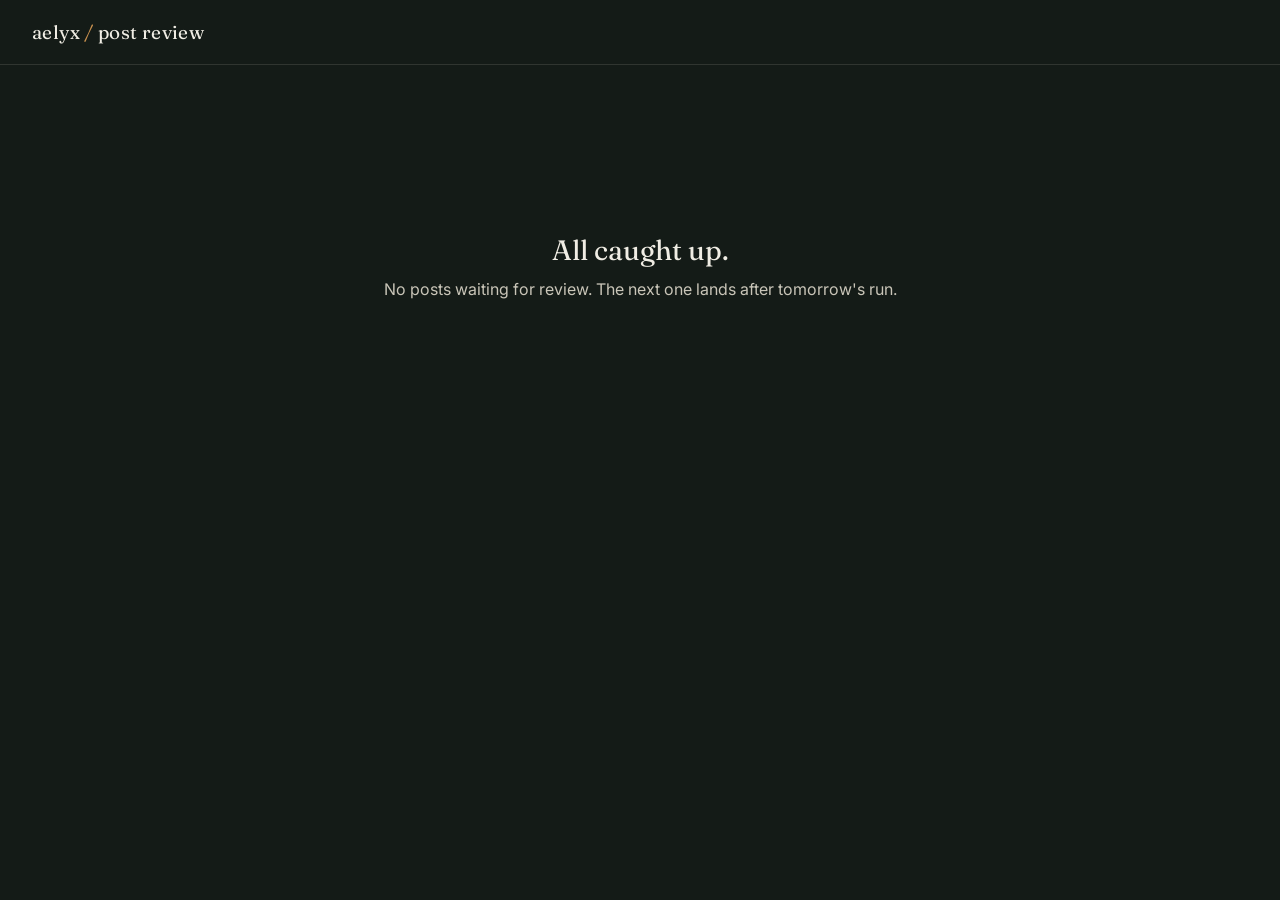
==== docs/index.html @ 3ad7f1c5 "Refactor queue.json path and add post review HTML - Updated workflows to reference the new location " ====
<!DOCTYPE html>
<html lang="en">
<head>
<meta charset="UTF-8">
<meta name="viewport" content="width=device-width, initial-scale=1.0">
<title>Aelyx — Post Review</title>
<link rel="preconnect" href="https://fonts.googleapis.com">
<link href="https://fonts.googleapis.com/css2?family=Fraunces:opsz,wght@9..144,400;9..144,500;9..144,600&family=Inter:wght@400;500;600&display=swap" rel="stylesheet">
<style>
  :root {
    --charcoal: #1C2620;
    --charcoal-deep: #141B17;
    --cream: #F0EDE4;
    --cream-dim: #C9C5B8;
    --brass: #C9914F;
    --brass-dim: #8E6736;
    --line: rgba(240, 237, 228, 0.12);
    --danger: #B5604A;
  }

  * { box-sizing: border-box; }

  html, body {
    margin: 0;
    padding: 0;
    background: var(--charcoal-deep);
    color: var(--cream);
    font-family: 'Inter', system-ui, sans-serif;
    min-height: 100vh;
  }

  .topbar {
    display: flex;
    align-items: center;
    justify-content: space-between;
    padding: 20px 32px;
    border-bottom: 1px solid var(--line);
  }

  .topbar .wordmark {
    font-family: 'Fraunces', serif;
    font-size: 19px;
    letter-spacing: 0.02em;
    color: var(--cream);
  }
  .topbar .wordmark span { color: var(--brass); }

  .queue-position {
    font-size: 13px;
    color: var(--cream-dim);
    letter-spacing: 0.04em;
    text-transform: uppercase;
  }

  main {
    max-width: 980px;
    margin: 0 auto;
    padding: 48px 24px 96px;
  }

  .empty-state {
    text-align: center;
    padding: 120px 24px;
    color: var(--cream-dim);
  }
  .empty-state .mark {
    font-family: 'Fraunces', serif;
    font-size: 28px;
    color: var(--cream);
    margin-bottom: 12px;
  }

  .review-card {
    display: grid;
    grid-template-columns: 1fr 1fr;
    gap: 0;
    background: var(--charcoal);
    border: 1px solid var(--line);
    border-radius: 4px;
    overflow: hidden;
  }

  @media (max-width: 760px) {
    .review-card { grid-template-columns: 1fr; }
  }

  .visual-pane {
    position: relative;
    background: var(--charcoal-deep);
    display: flex;
    align-items: center;
    justify-content: center;
    padding: 28px;
  }
  .visual-pane svg {
    width: 100%;
    height: auto;
    display: block;
  }
  .visual-pane .frame-tag {
    position: absolute;
    bottom: 14px;
    right: 18px;
    font-family: 'Fraunces', serif;
    font-size: 11px;
    letter-spacing: 0.08em;
    color: var(--brass-dim);
    text-transform: uppercase;
  }

  .copy-pane {
    padding: 40px 36px;
    display: flex;
    flex-direction: column;
  }

  .meta-row {
    display: flex;
    gap: 8px;
    margin-bottom: 22px;
  }
  .tag {
    font-size: 11px;
    letter-spacing: 0.06em;
    text-transform: uppercase;
    color: var(--brass);
    border: 1px solid var(--brass-dim);
    padding: 4px 9px;
    border-radius: 100px;
  }

  .hook {
    font-family: 'Fraunces', serif;
    font-size: 26px;
    line-height: 1.28;
    font-weight: 500;
    margin: 0 0 18px;
    color: var(--cream);
  }

  .body-text {
    font-size: 15px;
    line-height: 1.65;
    color: var(--cream-dim);
    white-space: pre-wrap;
    margin-bottom: 18px;
    flex-grow: 1;
  }

  .cta-line {
    font-size: 14px;
    color: var(--brass);
    font-style: italic;
    margin-bottom: 28px;
  }

  .actions {
    display: flex;
    gap: 12px;
    border-top: 1px solid var(--line);
    padding-top: 24px;
  }

  button {
    font-family: 'Inter', sans-serif;
    font-size: 14px;
    font-weight: 600;
    letter-spacing: 0.01em;
    padding: 12px 22px;
    border-radius: 4px;
    border: none;
    cursor: pointer;
    transition: opacity 0.15s ease;
  }
  button:hover { opacity: 0.85; }
  button:disabled { opacity: 0.4; cursor: not-allowed; }

  .btn-approve {
    background: var(--brass);
    color: var(--charcoal-deep);
    flex: 1;
  }
  .btn-skip {
    background: transparent;
    color: var(--cream-dim);
    border: 1px solid var(--line);
  }

  .status-banner {
    font-size: 13px;
    color: var(--cream-dim);
    margin-top: 16px;
    text-align: center;
  }

  .archive-section {
    margin-top: 64px;
  }
  .archive-section h2 {
    font-family: 'Fraunces', serif;
    font-size: 16px;
    color: var(--cream-dim);
    letter-spacing: 0.02em;
    font-weight: 500;
    border-bottom: 1px solid var(--line);
    padding-bottom: 12px;
  }
  .archive-row {
    display: flex;
    justify-content: space-between;
    padding: 14px 0;
    border-bottom: 1px solid var(--line);
    font-size: 13px;
    color: var(--cream-dim);
  }
  .archive-row .archive-status {
    text-transform: uppercase;
    letter-spacing: 0.04em;
    font-size: 11px;
  }
  .status-published { color: #8FAF8A; }
  .status-ready_for_manual_post { color: var(--brass); }
  .status-skipped { color: var(--cream-dim); opacity: 0.6; }
</style>
</head>
<body>

<div class="topbar">
  <div class="wordmark">aelyx <span>/</span> post review</div>
  <div class="queue-position" id="queuePosition"></div>
</div>

<main id="main">
  <!-- populated by JS -->
</main>

<script>
  // ---- CONFIGURE THESE TWO VALUES once your repo is pushed ----
  const GITHUB_REPO = "SerialGuy/aelyx-linkedin-engine"; // e.g. "aelyx/aelyx-linkedin-engine"
  const GITHUB_TOKEN_NOTE = "Approval triggers a repository_dispatch event — see README for the one-time setup of a fine-grained PAT stored in your browser's session only, never committed to the repo.";
  // ---------------------------------------------------------------

  let queue = [];
  let currentIndex = 0;

  async function loadQueue() {
    const res = await fetch('data/queue.json?_=' + Date.now());
    queue = await res.json();
    renderCurrent();
  }

  function pendingPosts() {
    return queue.filter(p => p.status === 'pending_approval');
  }

  function renderCurrent() {
    const pending = pendingPosts();
    const main = document.getElementById('main');
    const posRow = document.getElementById('queuePosition');

    if (pending.length === 0) {
      posRow.textContent = '';
      main.innerHTML = `
        <div class="empty-state">
          <div class="mark">All caught up.</div>
          <div>No posts waiting for review. The next one lands after tomorrow's run.</div>
        </div>`;
      renderArchive();
      return;
    }

    const post = pending[0];
    posRow.textContent = `1 of ${pending.length} pending`;

    main.innerHTML = `
      <div class="review-card">
        <div class="visual-pane">
          ${post.svg}
          <div class="frame-tag">aelyx · ${post.angle.replace('_',' ')}</div>
        </div>
        <div class="copy-pane">
          <div class="meta-row">
            <span class="tag">${post.angle.replace('_',' ')}</span>
            <span class="tag">${post.hook_style.replace('_',' ')}</span>
          </div>
          <p class="hook">${escapeHtml(post.hook_text)}</p>
          <div class="body-text">${escapeHtml(post.body)}</div>
          <div class="cta-line">${escapeHtml(post.cta)}</div>
          <div class="actions">
            <button class="btn-approve" id="approveBtn">Approve &amp; publish</button>
            <button class="btn-skip" id="skipBtn">Skip</button>
          </div>
          <div class="status-banner" id="statusBanner"></div>
        </div>
      </div>
    `;

    document.getElementById('approveBtn').onclick = () => approvePost(post.id);
    document.getElementById('skipBtn').onclick = () => skipPost(post.id);

    renderArchive();
  }

  function renderArchive() {
    const decided = queue.filter(p => p.status !== 'pending_approval');
    if (decided.length === 0) return;
    const main = document.getElementById('main');
    const rows = decided.slice().reverse().map(p => `
      <div class="archive-row">
        <span>${escapeHtml(p.hook_text)}</span>
        <span class="archive-status status-${p.status}">${p.status.replace(/_/g,' ')}</span>
      </div>
    `).join('');
    main.innerHTML += `
      <div class="archive-section">
        <h2>Recent decisions</h2>
        ${rows}
      </div>`;
  }

  function escapeHtml(str) {
    const div = document.createElement('div');
    div.textContent = str;
    return div.innerHTML;
  }

  async function approvePost(postId) {
    const banner = document.getElementById('statusBanner');
    const token = sessionStorage.getItem('aelyx_gh_token');
    if (!token) {
      promptForToken();
      return;
    }
    banner.textContent = 'Sending to LinkedIn…';
    document.getElementById('approveBtn').disabled = true;

    try {
      const res = await fetch(`https://api.github.com/repos/${GITHUB_REPO}/dispatches`, {
        method: 'POST',
        headers: {
          'Authorization': `Bearer ${token}`,
          'Accept': 'application/vnd.github+json',
          'Content-Type': 'application/json'
        },
        body: JSON.stringify({
          event_type: 'approve_post',
          client_payload: { post_id: postId }
        })
      });
      if (res.status === 204) {
        banner.textContent = 'Approved — publishing now. This page will update shortly.';
        setTimeout(loadQueue, 4000);
      } else {
        const text = await res.text();
        banner.textContent = `Something went wrong (${res.status}). ${text}`;
        document.getElementById('approveBtn').disabled = false;
      }
    } catch (e) {
      banner.textContent = 'Network error — check your connection and try again.';
      document.getElementById('approveBtn').disabled = false;
    }
  }

  function promptForToken() {
    const banner = document.getElementById('statusBanner');
    const token = prompt(
      "One-time setup: paste a GitHub fine-grained personal access token with 'Contents: write' " +
      "access to this repo. It's stored only in this browser tab's session — never sent anywhere " +
      "except GitHub's API, never committed anywhere."
    );
    if (token) {
      sessionStorage.setItem('aelyx_gh_token', token.trim());
      banner.textContent = 'Token saved for this session. Click Approve again.';
    }
  }

  async function skipPost(postId) {
    const banner = document.getElementById('statusBanner');
    const token = sessionStorage.getItem('aelyx_gh_token');
    if (!token) {
      promptForToken();
      return;
    }
    banner.textContent = 'Marking skipped…';
    try {
      const res = await fetch(`https://api.github.com/repos/${GITHUB_REPO}/dispatches`, {
        method: 'POST',
        headers: {
          'Authorization': `Bearer ${token}`,
          'Accept': 'application/vnd.github+json',
          'Content-Type': 'application/json'
        },
        body: JSON.stringify({
          event_type: 'skip_post',
          client_payload: { post_id: postId }
        })
      });
      if (res.status === 204) {
        banner.textContent = 'Skipped. Updating…';
        setTimeout(loadQueue, 4000);
      } else {
        banner.textContent = `Couldn't mark as skipped (${res.status}). Try again.`;
      }
    } catch (e) {
      banner.textContent = 'Network error — try again.';
    }
  }

  loadQueue();
  // Refresh every 60s in case a new post lands or a CI run finishes.
  setInterval(loadQueue, 60000);
</script>

</body>
</html>
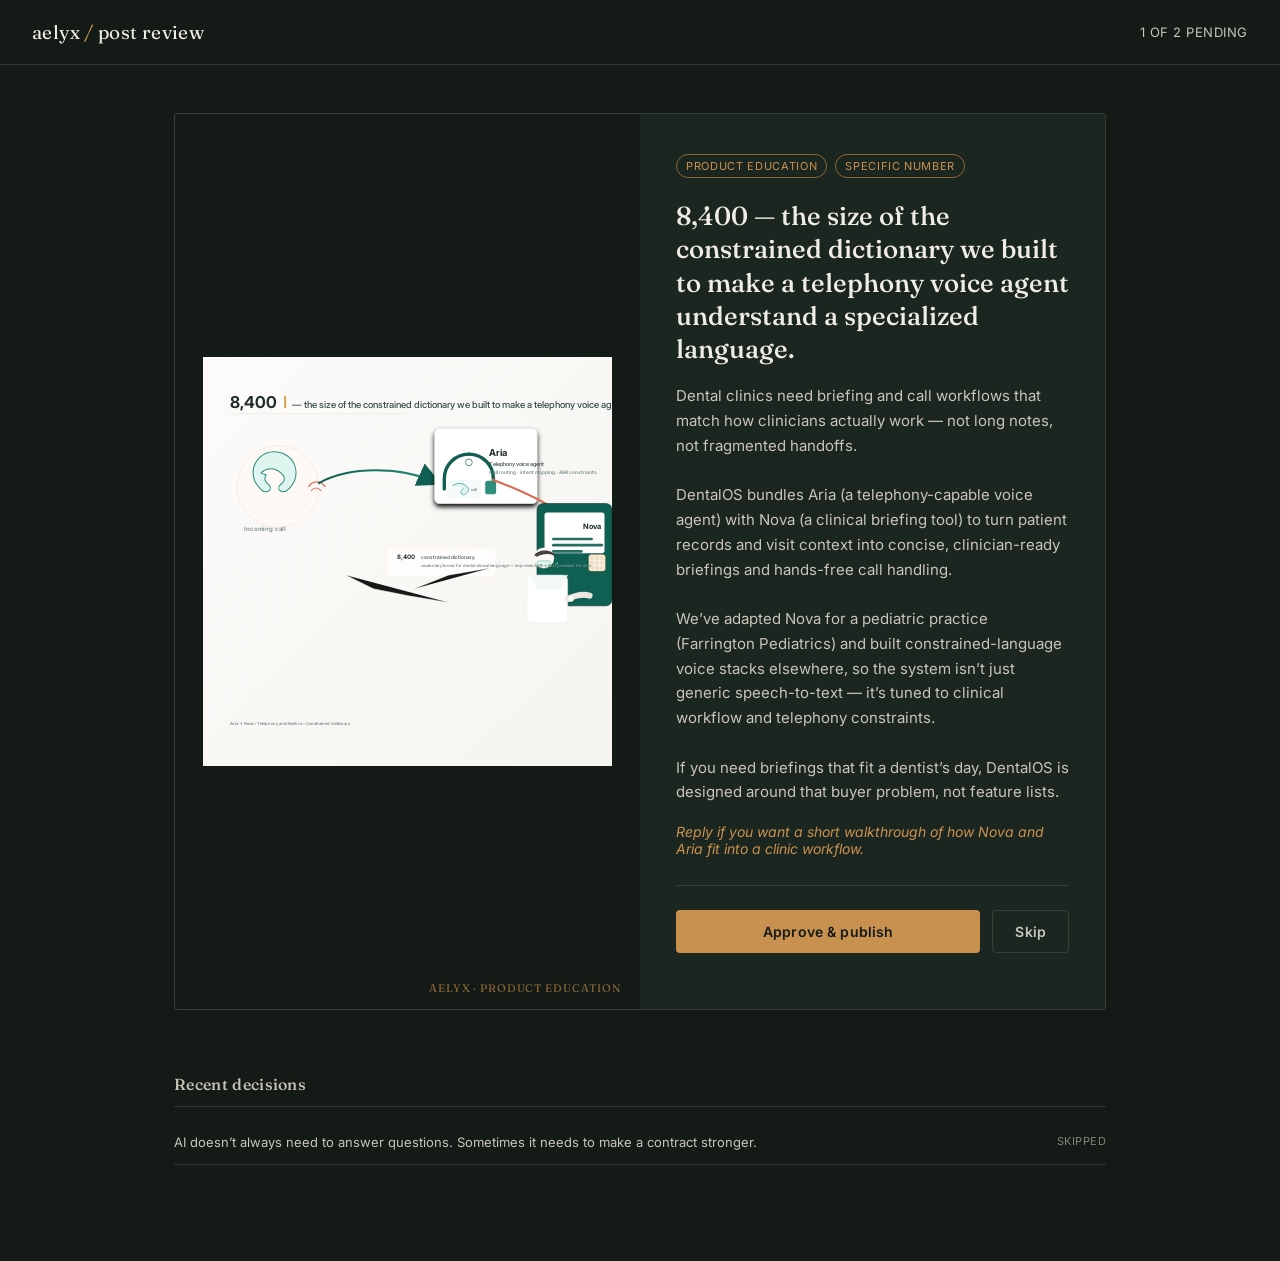
==== commit eff13558: "Enhance post review interface and SVG handling - Added responsive SVG rendering capabilities in the " ====
--- a/docs/index.html
+++ b/docs/index.html
@@ -97,6 +97,14 @@
     height: auto;
     display: block;
   }
+  .visual-pane .svg-host {
+    width: 100%;
+  }
+  .visual-pane .svg-host svg {
+    width: 100%;
+    height: auto;
+    display: block;
+  }
   .visual-pane .frame-tag {
     position: absolute;
     bottom: 14px;
@@ -235,87 +243,181 @@
 </main>
 
 <script>
-  // ---- CONFIGURE THESE TWO VALUES once your repo is pushed ----
-  const GITHUB_REPO = "SerialGuy/aelyx-linkedin-engine"; // e.g. "aelyx/aelyx-linkedin-engine"
-  const GITHUB_TOKEN_NOTE = "Approval triggers a repository_dispatch event — see README for the one-time setup of a fine-grained PAT stored in your browser's session only, never committed to the repo.";
-  // ---------------------------------------------------------------
+  // Override in a <meta name="github-repo" content="owner/repo"> tag if needed.
+  // Otherwise auto-detected from github.io project pages URLs.
+  const GITHUB_REPO = detectGithubRepo() || "SerialGuy/aelyx-linkedin-engine";
 
   let queue = [];
-  let currentIndex = 0;
+
+  function detectGithubRepo() {
+    const meta = document.querySelector('meta[name="github-repo"]')?.content?.trim();
+    if (meta) return meta;
+
+    const host = window.location.hostname;
+    if (!host.endsWith('github.io')) return null;
+
+    const owner = host.replace('.github.io', '');
+    const project = window.location.pathname.split('/').filter(Boolean)[0];
+    return project ? `${owner}/${project}` : null;
+  }
+
+  function formatLabel(value) {
+    return String(value || '').replace(/_/g, ' ');
+  }
 
   async function loadQueue() {
-    const res = await fetch('data/queue.json?_=' + Date.now());
-    queue = await res.json();
-    renderCurrent();
+    try {
+      const res = await fetch('data/queue.json?_=' + Date.now());
+      if (!res.ok) throw new Error(`Could not load queue (${res.status})`);
+      queue = await res.json();
+      renderCurrent();
+    } catch (err) {
+      document.getElementById('main').innerHTML = `
+        <div class="empty-state">
+          <div class="mark">Could not load queue.</div>
+          <div>${escapeHtml(err.message)}</div>
+        </div>`;
+    }
   }
 
   function pendingPosts() {
     return queue.filter(p => p.status === 'pending_approval');
+  }
+
+  function mountSvg(container, svgString) {
+    container.replaceChildren();
+    if (!svgString) {
+      container.textContent = 'No preview available.';
+      return;
+    }
+
+    // Never inject SVG via innerHTML — embedded <style> tags break the page DOM
+    // and silently prevent Approve/Skip buttons from mounting.
+    const doc = new DOMParser().parseFromString(svgString, 'image/svg+xml');
+    const err = doc.querySelector('parsererror');
+    if (err) {
+      container.textContent = 'Preview unavailable (invalid SVG).';
+      return;
+    }
+    container.appendChild(doc.documentElement);
   }
 
   function renderCurrent() {
     const pending = pendingPosts();
     const main = document.getElementById('main');
     const posRow = document.getElementById('queuePosition');
+    main.replaceChildren();
 
     if (pending.length === 0) {
       posRow.textContent = '';
-      main.innerHTML = `
-        <div class="empty-state">
-          <div class="mark">All caught up.</div>
-          <div>No posts waiting for review. The next one lands after tomorrow's run.</div>
-        </div>`;
-      renderArchive();
+      const empty = document.createElement('div');
+      empty.className = 'empty-state';
+      empty.innerHTML = `
+        <div class="mark">All caught up.</div>
+        <div>No posts waiting for review. The next one lands after tomorrow's run.</div>`;
+      main.appendChild(empty);
+      renderArchive(main);
       return;
     }
 
     const post = pending[0];
     posRow.textContent = `1 of ${pending.length} pending`;
 
-    main.innerHTML = `
-      <div class="review-card">
-        <div class="visual-pane">
-          ${post.svg}
-          <div class="frame-tag">aelyx · ${post.angle.replace('_',' ')}</div>
-        </div>
-        <div class="copy-pane">
-          <div class="meta-row">
-            <span class="tag">${post.angle.replace('_',' ')}</span>
-            <span class="tag">${post.hook_style.replace('_',' ')}</span>
-          </div>
-          <p class="hook">${escapeHtml(post.hook_text)}</p>
-          <div class="body-text">${escapeHtml(post.body)}</div>
-          <div class="cta-line">${escapeHtml(post.cta)}</div>
-          <div class="actions">
-            <button class="btn-approve" id="approveBtn">Approve &amp; publish</button>
-            <button class="btn-skip" id="skipBtn">Skip</button>
-          </div>
-          <div class="status-banner" id="statusBanner"></div>
-        </div>
-      </div>
-    `;
-
-    document.getElementById('approveBtn').onclick = () => approvePost(post.id);
-    document.getElementById('skipBtn').onclick = () => skipPost(post.id);
-
-    renderArchive();
-  }
-
-  function renderArchive() {
+    const card = document.createElement('div');
+    card.className = 'review-card';
+
+    const visualPane = document.createElement('div');
+    visualPane.className = 'visual-pane';
+    const svgHost = document.createElement('div');
+    svgHost.className = 'svg-host';
+    mountSvg(svgHost, post.svg);
+    visualPane.appendChild(svgHost);
+
+    const frameTag = document.createElement('div');
+    frameTag.className = 'frame-tag';
+    frameTag.textContent = `aelyx · ${formatLabel(post.angle)}`;
+    visualPane.appendChild(frameTag);
+
+    const copyPane = document.createElement('div');
+    copyPane.className = 'copy-pane';
+
+    const metaRow = document.createElement('div');
+    metaRow.className = 'meta-row';
+    for (const label of [post.angle, post.hook_style]) {
+      const tag = document.createElement('span');
+      tag.className = 'tag';
+      tag.textContent = formatLabel(label);
+      metaRow.appendChild(tag);
+    }
+
+    const hook = document.createElement('p');
+    hook.className = 'hook';
+    hook.textContent = post.hook_text;
+
+    const body = document.createElement('div');
+    body.className = 'body-text';
+    body.textContent = post.body;
+
+    const cta = document.createElement('div');
+    cta.className = 'cta-line';
+    cta.textContent = post.cta;
+
+    const actions = document.createElement('div');
+    actions.className = 'actions';
+
+    const approveBtn = document.createElement('button');
+    approveBtn.className = 'btn-approve';
+    approveBtn.id = 'approveBtn';
+    approveBtn.type = 'button';
+    approveBtn.textContent = 'Approve & publish';
+    approveBtn.addEventListener('click', () => approvePost(post.id));
+
+    const skipBtn = document.createElement('button');
+    skipBtn.className = 'btn-skip';
+    skipBtn.id = 'skipBtn';
+    skipBtn.type = 'button';
+    skipBtn.textContent = 'Skip';
+    skipBtn.addEventListener('click', () => skipPost(post.id));
+
+    const banner = document.createElement('div');
+    banner.className = 'status-banner';
+    banner.id = 'statusBanner';
+
+    actions.append(approveBtn, skipBtn);
+    copyPane.append(metaRow, hook, body, cta, actions, banner);
+    card.append(visualPane, copyPane);
+    main.appendChild(card);
+
+    renderArchive(main);
+  }
+
+  function renderArchive(main) {
     const decided = queue.filter(p => p.status !== 'pending_approval');
     if (decided.length === 0) return;
-    const main = document.getElementById('main');
-    const rows = decided.slice().reverse().map(p => `
-      <div class="archive-row">
-        <span>${escapeHtml(p.hook_text)}</span>
-        <span class="archive-status status-${p.status}">${p.status.replace(/_/g,' ')}</span>
-      </div>
-    `).join('');
-    main.innerHTML += `
-      <div class="archive-section">
-        <h2>Recent decisions</h2>
-        ${rows}
-      </div>`;
+
+    const section = document.createElement('div');
+    section.className = 'archive-section';
+
+    const heading = document.createElement('h2');
+    heading.textContent = 'Recent decisions';
+    section.appendChild(heading);
+
+    for (const p of decided.slice().reverse()) {
+      const row = document.createElement('div');
+      row.className = 'archive-row';
+
+      const hook = document.createElement('span');
+      hook.textContent = p.hook_text;
+
+      const status = document.createElement('span');
+      status.className = `archive-status status-${p.status}`;
+      status.textContent = formatLabel(p.status);
+
+      row.append(hook, status);
+      section.appendChild(row);
+    }
+
+    main.appendChild(section);
   }
 
   function escapeHtml(str) {
@@ -324,90 +426,96 @@
     return div.innerHTML;
   }
 
+  function requireToken() {
+    let token = sessionStorage.getItem('aelyx_gh_token');
+    if (token) return token.trim();
+
+    token = prompt(
+      "One-time setup: paste a GitHub fine-grained personal access token with " +
+      "'Contents: Read and write' and 'Actions: Read and write' on this repo. " +
+      "It is stored only in this browser session and sent only to GitHub's API."
+    );
+    if (!token) return null;
+
+    token = token.trim();
+    sessionStorage.setItem('aelyx_gh_token', token);
+    return token;
+  }
+
+  async function dispatchWorkflow(eventType, postId) {
+    const token = requireToken();
+    if (!token) {
+      throw new Error('GitHub token required. Paste a PAT when prompted, then try again.');
+    }
+
+    const res = await fetch(`https://api.github.com/repos/${GITHUB_REPO}/dispatches`, {
+      method: 'POST',
+      headers: {
+        'Authorization': `Bearer ${token}`,
+        'Accept': 'application/vnd.github+json',
+        'Content-Type': 'application/json',
+        'X-GitHub-Api-Version': '2022-11-28',
+      },
+      body: JSON.stringify({
+        event_type: eventType,
+        client_payload: { post_id: postId },
+      }),
+    });
+
+    if (res.status === 204) return;
+
+    let detail = await res.text();
+    try {
+      const json = JSON.parse(detail);
+      detail = json.message || detail;
+    } catch (_) {}
+
+    if (res.status === 401 || res.status === 403) {
+      sessionStorage.removeItem('aelyx_gh_token');
+      throw new Error(`${res.status}: ${detail}. Token cleared — paste a new one and retry.`);
+    }
+
+    throw new Error(`${res.status}: ${detail}`);
+  }
+
+  function setBusy(busy) {
+    const approveBtn = document.getElementById('approveBtn');
+    const skipBtn = document.getElementById('skipBtn');
+    if (approveBtn) approveBtn.disabled = busy;
+    if (skipBtn) skipBtn.disabled = busy;
+  }
+
   async function approvePost(postId) {
     const banner = document.getElementById('statusBanner');
-    const token = sessionStorage.getItem('aelyx_gh_token');
-    if (!token) {
-      promptForToken();
-      return;
-    }
-    banner.textContent = 'Sending to LinkedIn…';
-    document.getElementById('approveBtn').disabled = true;
+    banner.textContent = 'Sending approval…';
+    setBusy(true);
 
     try {
-      const res = await fetch(`https://api.github.com/repos/${GITHUB_REPO}/dispatches`, {
-        method: 'POST',
-        headers: {
-          'Authorization': `Bearer ${token}`,
-          'Accept': 'application/vnd.github+json',
-          'Content-Type': 'application/json'
-        },
-        body: JSON.stringify({
-          event_type: 'approve_post',
-          client_payload: { post_id: postId }
-        })
-      });
-      if (res.status === 204) {
-        banner.textContent = 'Approved — publishing now. This page will update shortly.';
-        setTimeout(loadQueue, 4000);
-      } else {
-        const text = await res.text();
-        banner.textContent = `Something went wrong (${res.status}). ${text}`;
-        document.getElementById('approveBtn').disabled = false;
-      }
+      await dispatchWorkflow('approve_post', postId);
+      banner.textContent = 'Approved — publishing now. This page will update shortly.';
+      setTimeout(loadQueue, 4000);
     } catch (e) {
-      banner.textContent = 'Network error — check your connection and try again.';
-      document.getElementById('approveBtn').disabled = false;
-    }
-  }
-
-  function promptForToken() {
-    const banner = document.getElementById('statusBanner');
-    const token = prompt(
-      "One-time setup: paste a GitHub fine-grained personal access token with 'Contents: write' " +
-      "access to this repo. It's stored only in this browser tab's session — never sent anywhere " +
-      "except GitHub's API, never committed anywhere."
-    );
-    if (token) {
-      sessionStorage.setItem('aelyx_gh_token', token.trim());
-      banner.textContent = 'Token saved for this session. Click Approve again.';
+      banner.textContent = e.message || 'Approval failed. Try again.';
+      setBusy(false);
     }
   }
 
   async function skipPost(postId) {
     const banner = document.getElementById('statusBanner');
-    const token = sessionStorage.getItem('aelyx_gh_token');
-    if (!token) {
-      promptForToken();
-      return;
-    }
     banner.textContent = 'Marking skipped…';
+    setBusy(true);
+
     try {
-      const res = await fetch(`https://api.github.com/repos/${GITHUB_REPO}/dispatches`, {
-        method: 'POST',
-        headers: {
-          'Authorization': `Bearer ${token}`,
-          'Accept': 'application/vnd.github+json',
-          'Content-Type': 'application/json'
-        },
-        body: JSON.stringify({
-          event_type: 'skip_post',
-          client_payload: { post_id: postId }
-        })
-      });
-      if (res.status === 204) {
-        banner.textContent = 'Skipped. Updating…';
-        setTimeout(loadQueue, 4000);
-      } else {
-        banner.textContent = `Couldn't mark as skipped (${res.status}). Try again.`;
-      }
+      await dispatchWorkflow('skip_post', postId);
+      banner.textContent = 'Skipped. Updating…';
+      setTimeout(loadQueue, 4000);
     } catch (e) {
-      banner.textContent = 'Network error — try again.';
+      banner.textContent = e.message || 'Skip failed. Try again.';
+      setBusy(false);
     }
   }
 
   loadQueue();
-  // Refresh every 60s in case a new post lands or a CI run finishes.
   setInterval(loadQueue, 60000);
 </script>
 
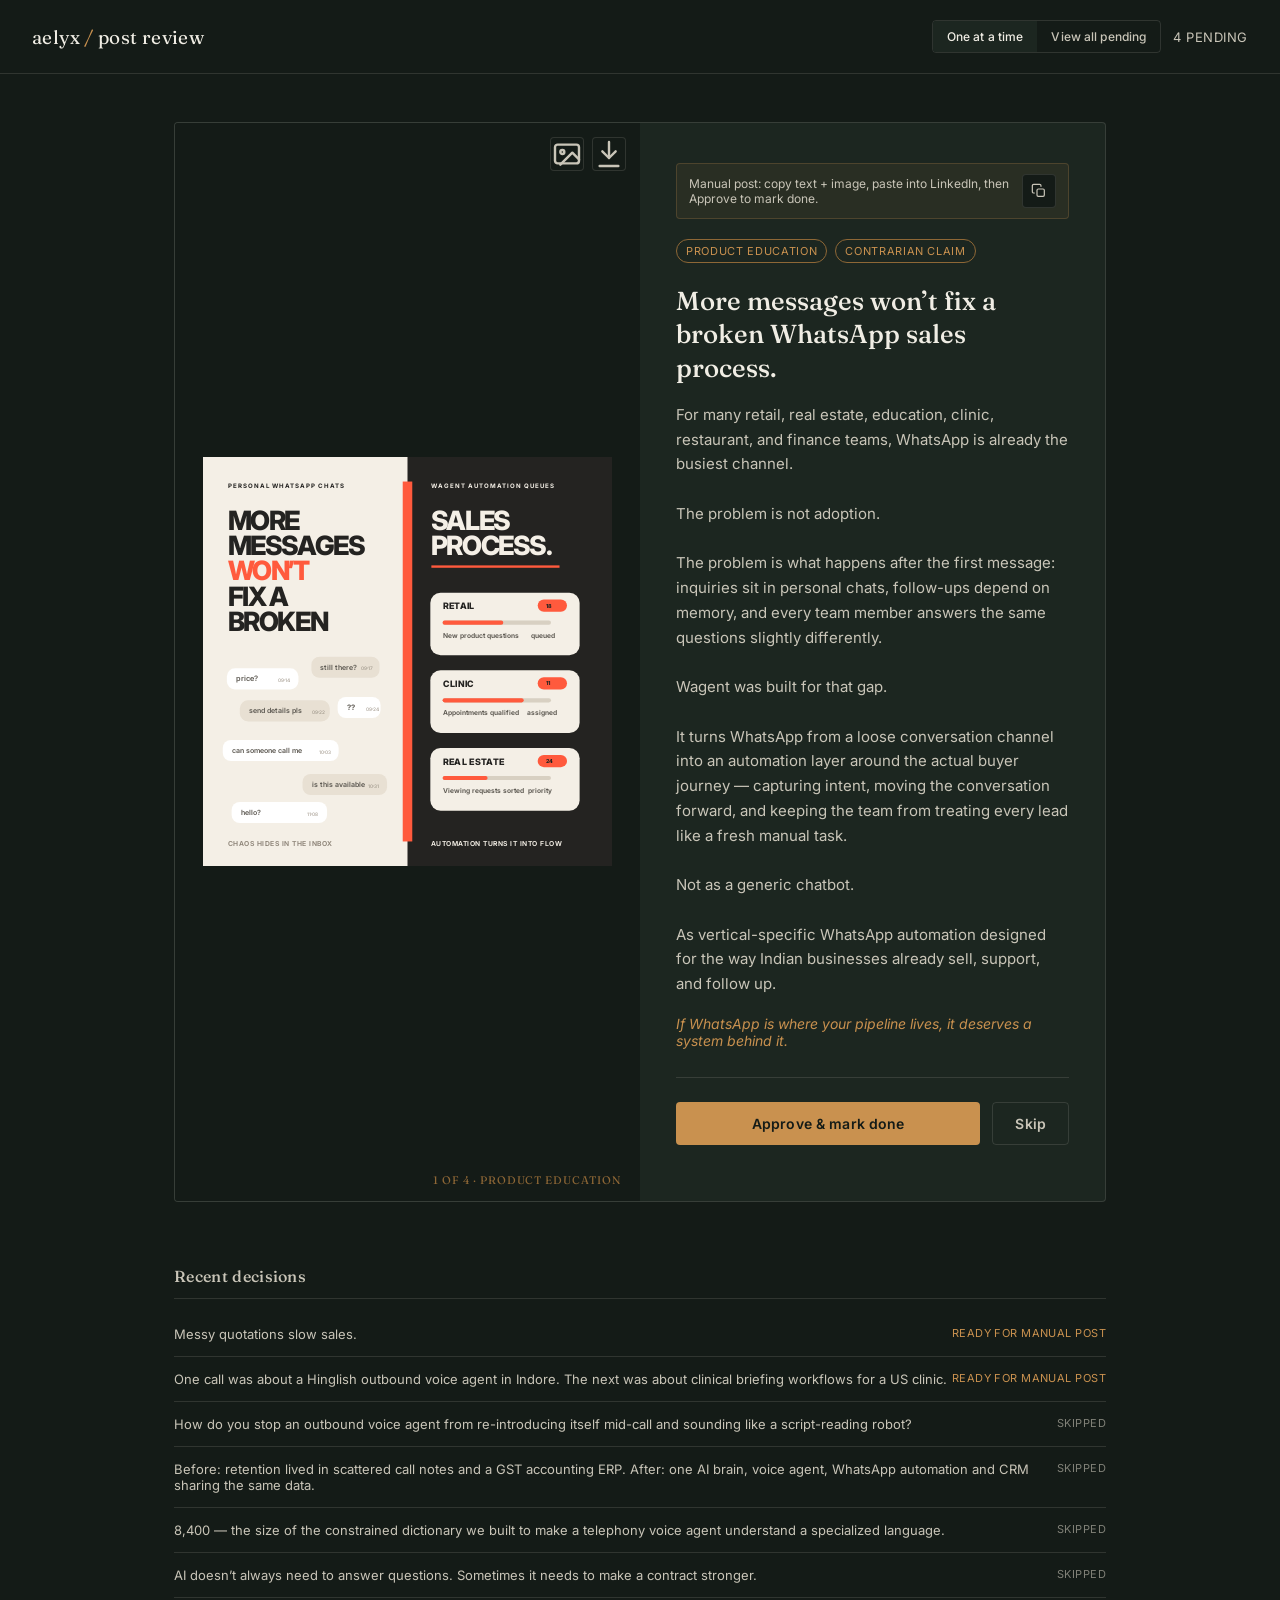
==== commit e37dca17: "Enhance post review interface with new view toggle and improved layout - Introduced a view toggle fe" ====
--- a/docs/index.html
+++ b/docs/index.html
@@ -35,6 +35,8 @@
     justify-content: space-between;
     padding: 20px 32px;
     border-bottom: 1px solid var(--line);
+    gap: 16px;
+    flex-wrap: wrap;
   }
 
   .topbar .wordmark {
@@ -50,6 +52,107 @@
     color: var(--cream-dim);
     letter-spacing: 0.04em;
     text-transform: uppercase;
+  }
+
+  .topbar-controls {
+    display: flex;
+    align-items: center;
+    gap: 12px;
+  }
+
+  .view-toggle {
+    display: flex;
+    border: 1px solid var(--line);
+    border-radius: 4px;
+    overflow: hidden;
+  }
+
+  .view-toggle button {
+    font-size: 12px;
+    font-weight: 500;
+    padding: 8px 14px;
+    background: transparent;
+    color: var(--cream-dim);
+    border: none;
+    border-radius: 0;
+    cursor: pointer;
+  }
+
+  .view-toggle button.active {
+    background: var(--charcoal);
+    color: var(--cream);
+  }
+
+  .view-toggle button:hover:not(.active) {
+    opacity: 0.85;
+  }
+
+  .pending-stack {
+    display: flex;
+    flex-direction: column;
+    gap: 40px;
+  }
+
+  .manual-bar {
+    display: flex;
+    align-items: center;
+    gap: 10px;
+    margin-bottom: 20px;
+    padding: 10px 12px;
+    background: rgba(201, 145, 79, 0.08);
+    border: 1px solid rgba(201, 145, 79, 0.22);
+    border-radius: 4px;
+    font-size: 12px;
+    color: var(--cream-dim);
+  }
+
+  .manual-bar span {
+    flex: 1;
+  }
+
+  .icon-btn {
+    display: inline-flex;
+    align-items: center;
+    justify-content: center;
+    width: 34px;
+    height: 34px;
+    padding: 0;
+    border-radius: 4px;
+    border: 1px solid var(--line);
+    background: var(--charcoal-deep);
+    color: var(--cream-dim);
+    cursor: pointer;
+    flex-shrink: 0;
+    transition: color 0.15s ease, border-color 0.15s ease, background 0.15s ease;
+  }
+
+  .icon-btn:hover {
+    color: var(--brass);
+    border-color: var(--brass-dim);
+    opacity: 1;
+  }
+
+  .icon-btn.copied {
+    color: #8FAF8A;
+    border-color: #8FAF8A;
+  }
+
+  .icon-btn svg {
+    width: 16px;
+    height: 16px;
+    fill: none;
+    stroke: currentColor;
+    stroke-width: 1.8;
+    stroke-linecap: round;
+    stroke-linejoin: round;
+  }
+
+  .visual-pane .image-tools {
+    position: absolute;
+    top: 14px;
+    right: 14px;
+    display: flex;
+    gap: 8px;
   }
 
   main {
@@ -235,7 +338,13 @@
 
 <div class="topbar">
   <div class="wordmark">aelyx <span>/</span> post review</div>
-  <div class="queue-position" id="queuePosition"></div>
+  <div class="topbar-controls">
+    <div class="view-toggle" id="viewToggle">
+      <button type="button" data-view="single" class="active">One at a time</button>
+      <button type="button" data-view="all">View all pending</button>
+    </div>
+    <div class="queue-position" id="queuePosition"></div>
+  </div>
 </div>
 
 <main id="main">
@@ -248,6 +357,13 @@
   const GITHUB_REPO = detectGithubRepo() || "SerialGuy/aelyx-linkedin-engine";
 
   let queue = [];
+  let viewMode = sessionStorage.getItem('aelyx_view_mode') || 'single';
+
+  const ICONS = {
+    copy: '<svg viewBox="0 0 24 24"><rect x="9" y="9" width="11" height="11" rx="2"/><path d="M5 15H4a2 2 0 0 1-2-2V4a2 2 0 0 1 2-2h9a2 2 0 0 1 2 2v1"/></svg>',
+    image: '<svg viewBox="0 0 24 24"><rect x="3" y="5" width="18" height="14" rx="2"/><circle cx="8.5" cy="10.5" r="1.5"/><path d="m21 16-5-5L7 20"/></svg>',
+    download: '<svg viewBox="0 0 24 24"><path d="M12 3v12"/><path d="m7 10 5 5 5-5"/><path d="M5 21h14"/></svg>',
+  };
 
   function detectGithubRepo() {
     const meta = document.querySelector('meta[name="github-repo"]')?.content?.trim();
@@ -263,6 +379,104 @@
 
   function formatLabel(value) {
     return String(value || '').replace(/_/g, ' ');
+  }
+
+  function postText(post) {
+    return [post.hook_text, post.body, post.cta].filter(Boolean).join('\n\n');
+  }
+
+  function flashCopied(btn) {
+    btn.classList.add('copied');
+    const prev = btn.title;
+    btn.title = 'Copied!';
+    setTimeout(() => {
+      btn.classList.remove('copied');
+      btn.title = prev;
+    }, 1600);
+  }
+
+  function makeIconButton(title, iconHtml, onClick) {
+    const btn = document.createElement('button');
+    btn.type = 'button';
+    btn.className = 'icon-btn';
+    btn.title = title;
+    btn.innerHTML = iconHtml;
+    btn.addEventListener('click', onClick);
+    return btn;
+  }
+
+  async function svgToPngBlob(svgString) {
+    return new Promise((resolve, reject) => {
+      const img = new Image();
+      const url = URL.createObjectURL(new Blob([svgString], { type: 'image/svg+xml;charset=utf-8' }));
+      img.onload = () => {
+        const canvas = document.createElement('canvas');
+        canvas.width = 1200;
+        canvas.height = 1200;
+        canvas.getContext('2d').drawImage(img, 0, 0, 1200, 1200);
+        URL.revokeObjectURL(url);
+        canvas.toBlob(blob => blob ? resolve(blob) : reject(new Error('PNG conversion failed')), 'image/png');
+      };
+      img.onerror = () => {
+        URL.revokeObjectURL(url);
+        reject(new Error('Could not render image'));
+      };
+      img.src = url;
+    });
+  }
+
+  async function copyPostText(post, btn) {
+    try {
+      await navigator.clipboard.writeText(postText(post));
+      flashCopied(btn);
+    } catch (_) {
+      alert('Could not copy text — your browser may block clipboard access on this page.');
+    }
+  }
+
+  async function copyPostImage(post, btn) {
+    try {
+      const blob = await svgToPngBlob(post.svg);
+      if (navigator.clipboard?.write && window.ClipboardItem) {
+        await navigator.clipboard.write([new ClipboardItem({ 'image/png': blob })]);
+        flashCopied(btn);
+        return;
+      }
+      downloadPostImage(post);
+      flashCopied(btn);
+    } catch (_) {
+      try {
+        downloadPostImage(post);
+        flashCopied(btn);
+      } catch (err) {
+        alert(err.message || 'Could not copy image. Try Download instead.');
+      }
+    }
+  }
+
+  function downloadPostImage(post) {
+    const link = document.createElement('a');
+    link.download = `${post.id || 'aelyx-post'}.png`;
+    svgToPngBlob(post.svg).then(blob => {
+      link.href = URL.createObjectURL(blob);
+      link.click();
+      URL.revokeObjectURL(link.href);
+    });
+  }
+
+  function setupViewToggle() {
+    const toggle = document.getElementById('viewToggle');
+    for (const btn of toggle.querySelectorAll('button')) {
+      btn.classList.toggle('active', btn.dataset.view === viewMode);
+      btn.onclick = () => {
+        viewMode = btn.dataset.view;
+        sessionStorage.setItem('aelyx_view_mode', viewMode);
+        for (const b of toggle.querySelectorAll('button')) {
+          b.classList.toggle('active', b.dataset.view === viewMode);
+        }
+        renderCurrent();
+      };
+    }
   }
 
   async function loadQueue() {
@@ -307,6 +521,7 @@
     const main = document.getElementById('main');
     const posRow = document.getElementById('queuePosition');
     main.replaceChildren();
+    setupViewToggle();
 
     if (pending.length === 0) {
       posRow.textContent = '';
@@ -320,14 +535,40 @@
       return;
     }
 
-    const post = pending[0];
-    posRow.textContent = `1 of ${pending.length} pending`;
-
+    posRow.textContent = `${pending.length} pending`;
+
+    if (viewMode === 'all') {
+      const stack = document.createElement('div');
+      stack.className = 'pending-stack';
+      pending.forEach((post, index) => {
+        stack.appendChild(buildReviewCard(post, { showIndex: index + 1, total: pending.length }));
+      });
+      main.appendChild(stack);
+    } else {
+      main.appendChild(buildReviewCard(pending[0], { showIndex: 1, total: pending.length }));
+    }
+
+    renderArchive(main);
+  }
+
+  function buildReviewCard(post, { showIndex, total }) {
     const card = document.createElement('div');
     card.className = 'review-card';
+    card.dataset.postId = post.id;
 
     const visualPane = document.createElement('div');
     visualPane.className = 'visual-pane';
+
+    const imageTools = document.createElement('div');
+    imageTools.className = 'image-tools';
+    const copyImgBtn = makeIconButton('Copy image (PNG)', ICONS.image, () => copyPostImage(post, copyImgBtn));
+    const dlImgBtn = makeIconButton('Download image (PNG)', ICONS.download, () => {
+      downloadPostImage(post);
+      flashCopied(dlImgBtn);
+    });
+    imageTools.append(copyImgBtn, dlImgBtn);
+    visualPane.appendChild(imageTools);
+
     const svgHost = document.createElement('div');
     svgHost.className = 'svg-host';
     mountSvg(svgHost, post.svg);
@@ -335,11 +576,19 @@
 
     const frameTag = document.createElement('div');
     frameTag.className = 'frame-tag';
-    frameTag.textContent = `aelyx · ${formatLabel(post.angle)}`;
+    frameTag.textContent = total > 1 ? `${showIndex} of ${total} · ${formatLabel(post.angle)}` : `aelyx · ${formatLabel(post.angle)}`;
     visualPane.appendChild(frameTag);
 
     const copyPane = document.createElement('div');
     copyPane.className = 'copy-pane';
+
+    const manualBar = document.createElement('div');
+    manualBar.className = 'manual-bar';
+    const manualHint = document.createElement('span');
+    manualHint.textContent = 'Manual post: copy text + image, paste into LinkedIn, then Approve to mark done.';
+    const copyTextBtn = makeIconButton('Copy post text', ICONS.copy, () => copyPostText(post, copyTextBtn));
+    manualBar.append(manualHint, copyTextBtn);
+    copyPane.appendChild(manualBar);
 
     const metaRow = document.createElement('div');
     metaRow.className = 'meta-row';
@@ -367,28 +616,38 @@
 
     const approveBtn = document.createElement('button');
     approveBtn.className = 'btn-approve';
-    approveBtn.id = 'approveBtn';
     approveBtn.type = 'button';
-    approveBtn.textContent = 'Approve & publish';
-    approveBtn.addEventListener('click', () => approvePost(post.id));
+    approveBtn.textContent = 'Approve & mark done';
+    approveBtn.addEventListener('click', () => approvePost(post.id, card));
 
     const skipBtn = document.createElement('button');
     skipBtn.className = 'btn-skip';
-    skipBtn.id = 'skipBtn';
     skipBtn.type = 'button';
     skipBtn.textContent = 'Skip';
-    skipBtn.addEventListener('click', () => skipPost(post.id));
+    skipBtn.addEventListener('click', () => skipPost(post.id, card));
 
     const banner = document.createElement('div');
     banner.className = 'status-banner';
-    banner.id = 'statusBanner';
 
     actions.append(approveBtn, skipBtn);
     copyPane.append(metaRow, hook, body, cta, actions, banner);
     card.append(visualPane, copyPane);
-    main.appendChild(card);
-
-    renderArchive(main);
+    return card;
+  }
+
+  function getCardControls(card) {
+    if (!card) return { approveBtn: null, skipBtn: null, banner: null };
+    return {
+      approveBtn: card.querySelector('.btn-approve'),
+      skipBtn: card.querySelector('.btn-skip'),
+      banner: card.querySelector('.status-banner'),
+    };
+  }
+
+  function setBusy(card, busy) {
+    const { approveBtn, skipBtn } = getCardControls(card);
+    if (approveBtn) approveBtn.disabled = busy;
+    if (skipBtn) skipBtn.disabled = busy;
   }
 
   function renderArchive(main) {
@@ -478,32 +737,25 @@
     throw new Error(`${res.status}: ${detail}`);
   }
 
-  function setBusy(busy) {
-    const approveBtn = document.getElementById('approveBtn');
-    const skipBtn = document.getElementById('skipBtn');
-    if (approveBtn) approveBtn.disabled = busy;
-    if (skipBtn) skipBtn.disabled = busy;
-  }
-
-  async function approvePost(postId) {
-    const banner = document.getElementById('statusBanner');
+  async function approvePost(postId, card) {
+    const { banner } = getCardControls(card);
     banner.textContent = 'Sending approval…';
-    setBusy(true);
+    setBusy(card, true);
 
     try {
       await dispatchWorkflow('approve_post', postId);
-      banner.textContent = 'Approved — publishing now. This page will update shortly.';
+      banner.textContent = 'Marked done — updating queue…';
       setTimeout(loadQueue, 4000);
     } catch (e) {
       banner.textContent = e.message || 'Approval failed. Try again.';
-      setBusy(false);
-    }
-  }
-
-  async function skipPost(postId) {
-    const banner = document.getElementById('statusBanner');
+      setBusy(card, false);
+    }
+  }
+
+  async function skipPost(postId, card) {
+    const { banner } = getCardControls(card);
     banner.textContent = 'Marking skipped…';
-    setBusy(true);
+    setBusy(card, true);
 
     try {
       await dispatchWorkflow('skip_post', postId);
@@ -511,7 +763,7 @@
       setTimeout(loadQueue, 4000);
     } catch (e) {
       banner.textContent = e.message || 'Skip failed. Try again.';
-      setBusy(false);
+      setBusy(card, false);
     }
   }
 
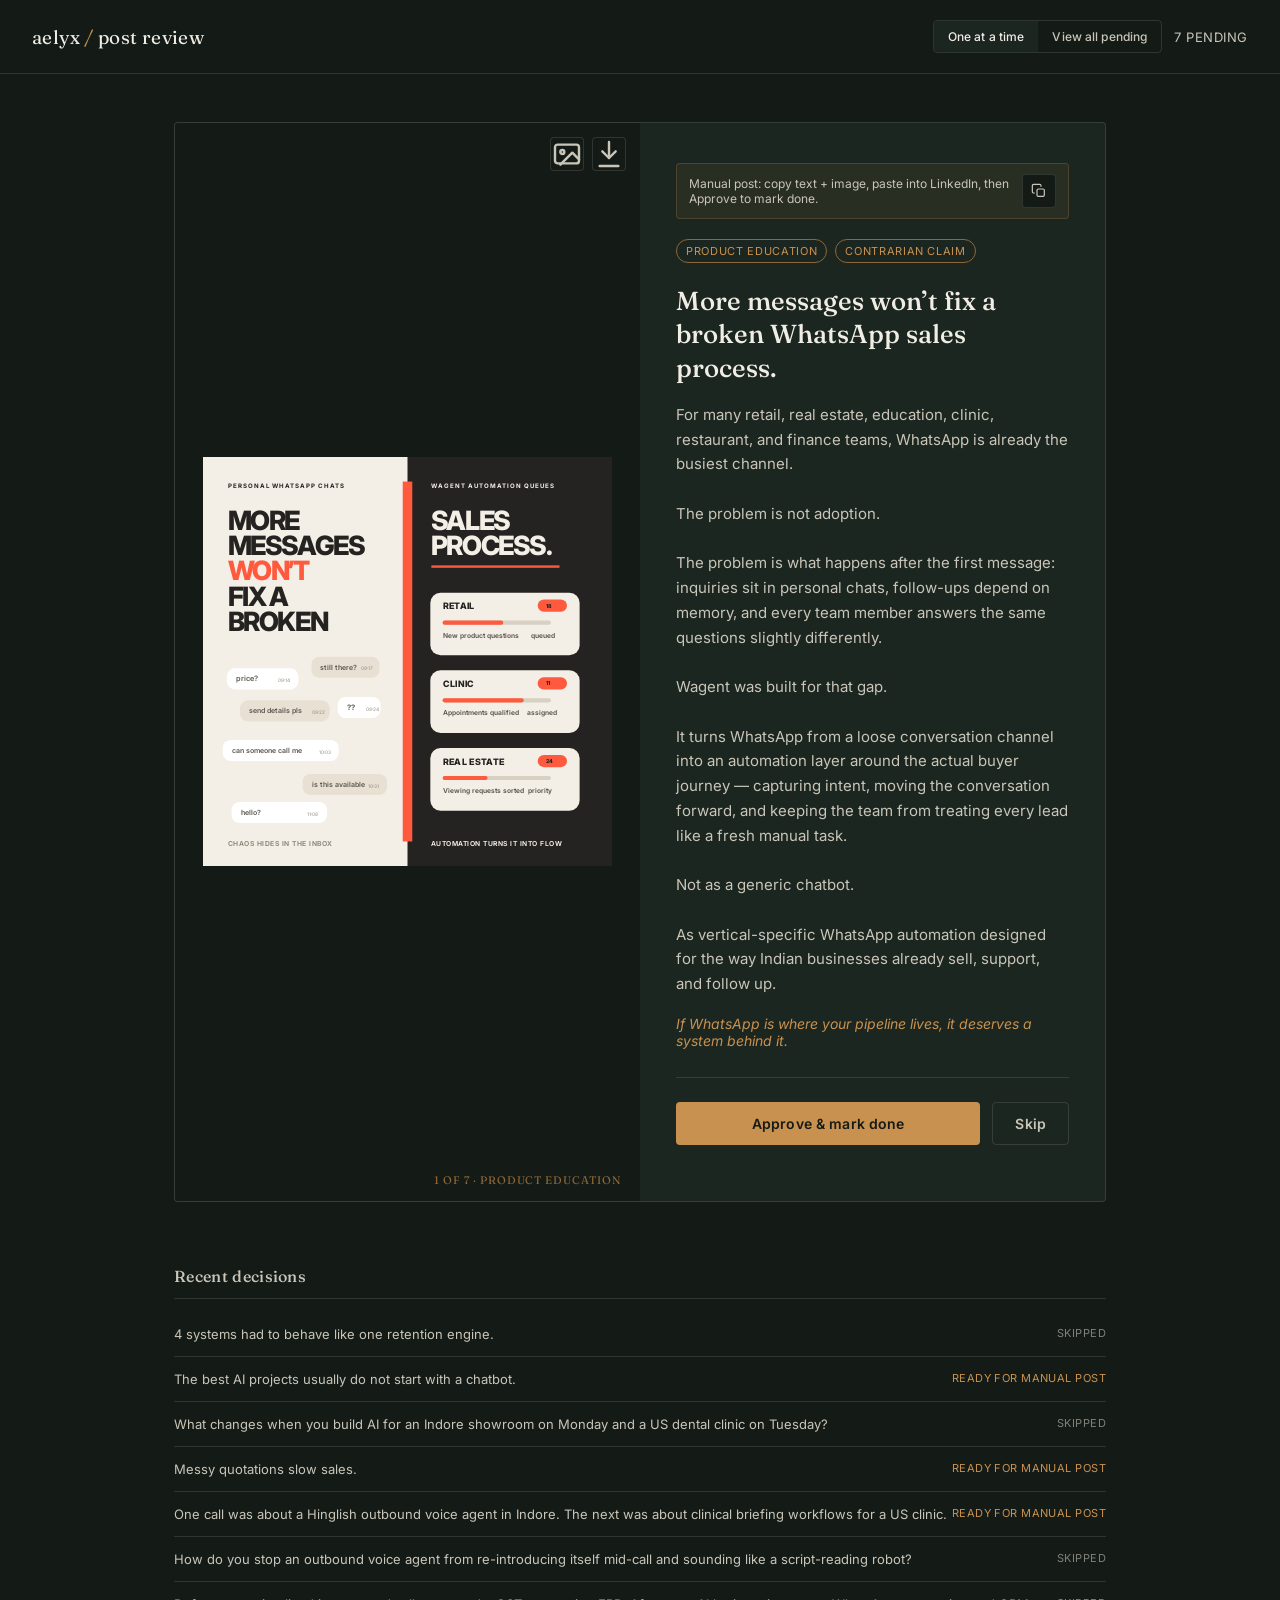
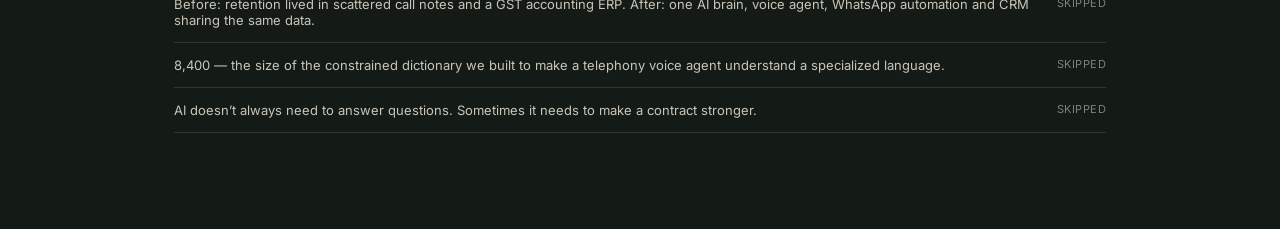
==== commit 26d8c0c0: "Brand engine: Bumblebee editorial layouts, carousels, AI photo assets The model now fills text field" ====
--- a/docs/index.html
+++ b/docs/index.html
@@ -405,15 +405,19 @@
     return btn;
   }
 
+  let FONTS_CSS = '';
+  const withFonts = svg => svg.replace('<!--AELYX_FONTS-->', `<style>${FONTS_CSS}</style>`);
+
   async function svgToPngBlob(svgString) {
+    svgString = withFonts(svgString);
     return new Promise((resolve, reject) => {
       const img = new Image();
       const url = URL.createObjectURL(new Blob([svgString], { type: 'image/svg+xml;charset=utf-8' }));
       img.onload = () => {
         const canvas = document.createElement('canvas');
-        canvas.width = 1200;
-        canvas.height = 1200;
-        canvas.getContext('2d').drawImage(img, 0, 0, 1200, 1200);
+        canvas.width = 1080;
+        canvas.height = 1350;
+        canvas.getContext('2d').drawImage(img, 0, 0, 1080, 1350);
         URL.revokeObjectURL(url);
         canvas.toBlob(blob => blob ? resolve(blob) : reject(new Error('PNG conversion failed')), 'image/png');
       };
@@ -454,13 +458,20 @@
     }
   }
 
+  const slidesOf = post => (post.slides && post.slides.length ? post.slides : [post.svg]);
+  const currentSvg = post => slidesOf(post)[post._slide || 0];
+
+  // Downloads every slide of a carousel (one PNG each), or the single image.
   function downloadPostImage(post) {
-    const link = document.createElement('a');
-    link.download = `${post.id || 'aelyx-post'}.png`;
-    svgToPngBlob(post.svg).then(blob => {
-      link.href = URL.createObjectURL(blob);
-      link.click();
-      URL.revokeObjectURL(link.href);
+    const all = slidesOf(post);
+    all.forEach((svg, i) => {
+      svgToPngBlob(svg).then(blob => {
+        const link = document.createElement('a');
+        link.download = `${post.id || 'aelyx-post'}${all.length > 1 ? '-' + String(i + 1).padStart(2, '0') : ''}.png`;
+        link.href = URL.createObjectURL(blob);
+        link.click();
+        URL.revokeObjectURL(link.href);
+      });
     });
   }
 
@@ -484,6 +495,7 @@
       const res = await fetch('data/queue.json?_=' + Date.now());
       if (!res.ok) throw new Error(`Could not load queue (${res.status})`);
       queue = await res.json();
+      try { FONTS_CSS = await (await fetch('data/fonts.css')).text(); } catch (e) {}
       renderCurrent();
     } catch (err) {
       document.getElementById('main').innerHTML = `
@@ -507,7 +519,7 @@
 
     // Never inject SVG via innerHTML — embedded <style> tags break the page DOM
     // and silently prevent Approve/Skip buttons from mounting.
-    const doc = new DOMParser().parseFromString(svgString, 'image/svg+xml');
+    const doc = new DOMParser().parseFromString(withFonts(svgString), 'image/svg+xml');
     const err = doc.querySelector('parsererror');
     if (err) {
       container.textContent = 'Preview unavailable (invalid SVG).';
